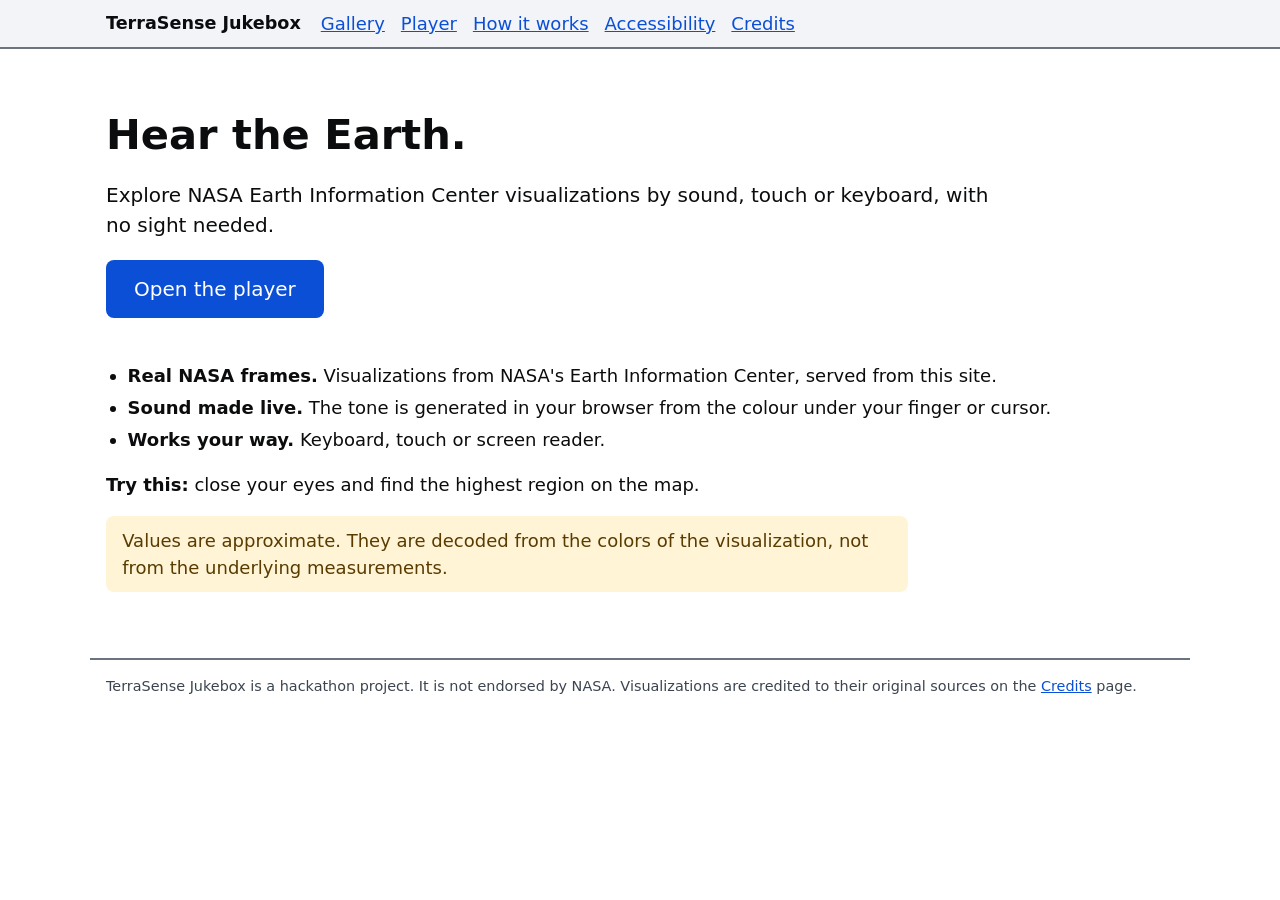
==== index.html @ b68c19d8 "Skeleton, frame data, gallery and validated legend decoder - Six pages with shared navigation, skip " ====
<!doctype html>
<html lang="en">
<head>
  <meta charset="utf-8">
  <meta name="viewport" content="width=device-width, initial-scale=1">
  <title>TerraSense Jukebox</title>
  <meta name="description" content="Explore NASA Earth Information Center visualizations by sound, touch or keyboard.">
  <link rel="stylesheet" href="css/styles.css">
</head>
<body>
  <a class="skip-link" href="#main">Skip to content</a>
  <header class="site-header">
    <nav aria-label="Main">
      <a class="brand" href="index.html" aria-current="page">TerraSense Jukebox</a>
      <ul>
        <li><a href="gallery.html">Gallery</a></li>
        <li><a href="player.html">Player</a></li>
        <li><a href="how-it-works.html">How it works</a></li>
        <li><a href="accessibility.html">Accessibility</a></li>
        <li><a href="credits.html">Credits</a></li>
      </ul>
    </nav>
  </header>

  <main id="main">
    <section class="hero">
      <h1>Hear the Earth.</h1>
      <p class="sub">Explore NASA Earth Information Center visualizations by sound, touch or keyboard, with no sight needed.</p>
      <p><a class="big-button" href="player.html?frame=sst">Open the player</a></p>
    </section>

    <ul class="points">
      <li><strong>Real NASA frames.</strong> Visualizations from NASA's Earth Information Center, served from this site.</li>
      <li><strong>Sound made live.</strong> The tone is generated in your browser from the colour under your finger or cursor.</li>
      <li><strong>Works your way.</strong> Keyboard, touch or screen reader.</li>
    </ul>

    <p><strong>Try this:</strong> close your eyes and find the highest region on the map.</p>

    <p class="note">Values are approximate. They are decoded from the colors of the visualization, not from the underlying measurements.</p>
  </main>

  <footer class="site-footer">
    TerraSense Jukebox is a hackathon project. It is not endorsed by NASA. Visualizations are credited to their original sources on the <a href="credits.html">Credits</a> page.
  </footer>
</body>
</html>
---- css/styles.css ----
/* base.css: shared styles. High contrast by default, light and dark themes. */

:root {
  --bg: #ffffff;
  --surface: #f2f4f7;
  --text: #0b0c0e;
  --muted: #3d4450;
  --border: #6b7280;
  --accent: #0b4fd6;
  --accent-text: #ffffff;
  --focus: #c2410c;
  --warn-bg: #fff4d6;
  --warn-text: #5a3b00;
  --bad: #b3261e;
  --good: #0f6b2f;
  --radius: 8px;
  color-scheme: light;
}

@media (prefers-color-scheme: dark) {
  :root:not([data-theme="light"]) {
    --bg: #0b0c0e;
    --surface: #1a1d23;
    --text: #f5f6f8;
    --muted: #c3c8d1;
    --border: #8b93a1;
    --accent: #7aa7ff;
    --accent-text: #0b0c0e;
    --focus: #ffb347;
    --warn-bg: #3a2c05;
    --warn-text: #ffe39a;
    --bad: #ff8a80;
    --good: #7ee2a0;
    color-scheme: dark;
  }
}

:root[data-theme="dark"] {
  --bg: #0b0c0e;
  --surface: #1a1d23;
  --text: #f5f6f8;
  --muted: #c3c8d1;
  --border: #8b93a1;
  --accent: #7aa7ff;
  --accent-text: #0b0c0e;
  --focus: #ffb347;
  --warn-bg: #3a2c05;
  --warn-text: #ffe39a;
  --bad: #ff8a80;
  --good: #7ee2a0;
  color-scheme: dark;
}

* { box-sizing: border-box; }

body {
  margin: 0;
  background: var(--bg);
  color: var(--text);
  font: 18px/1.5 system-ui, -apple-system, "Segoe UI", Roboto, sans-serif;
}

main { max-width: 1100px; margin: 0 auto; padding: 16px; }

h1 { font-size: 1.8rem; line-height: 1.2; margin: 0.5em 0 0.3em; }
h2 { font-size: 1.3rem; margin: 1.6em 0 0.4em; }
p { max-width: 70ch; }
a { color: var(--accent); }

:focus-visible { outline: 3px solid var(--focus); outline-offset: 2px; }

.skip-link { position: absolute; left: -9999px; }
.skip-link:focus { left: 16px; top: 16px; background: var(--bg); padding: 8px; z-index: 10; }

button, select, input {
  font: inherit;
  color: inherit;
}

button {
  background: var(--accent);
  color: var(--accent-text);
  border: 2px solid var(--accent);
  border-radius: var(--radius);
  padding: 0.45em 1em;
  cursor: pointer;
}
button.secondary { background: transparent; color: var(--text); border-color: var(--border); }

select, input {
  background: var(--bg);
  border: 2px solid var(--border);
  border-radius: var(--radius);
  padding: 0.3em 0.5em;
}

.note {
  background: var(--warn-bg);
  color: var(--warn-text);
  border-radius: var(--radius);
  padding: 0.6em 0.9em;
  max-width: 70ch;
}

.muted { color: var(--muted); }

.swatch {
  display: inline-block;
  width: 1.4em;
  height: 1.4em;
  border: 1px solid var(--border);
  border-radius: 4px;
  vertical-align: middle;
}

table { border-collapse: collapse; width: 100%; font-size: 0.9rem; }
th, td { border: 1px solid var(--border); padding: 0.3em 0.45em; text-align: left; vertical-align: middle; }
th { background: var(--surface); }
.table-wrap { overflow-x: auto; }

.flag-bad { color: var(--bad); font-weight: 600; }
.flag-good { color: var(--good); font-weight: 600; }
/* check.css: decoder check page */

.explore { display: grid; grid-template-columns: minmax(0, 3fr) minmax(220px, 1fr); gap: 16px; align-items: start; }
@media (max-width: 760px) { .explore { grid-template-columns: 1fr; } }

.frame-wrap {
  position: relative;
  border: 2px solid var(--border);
  border-radius: var(--radius);
  overflow: hidden;
  touch-action: none;   /* no page scrolling while dragging on the frame */
  cursor: crosshair;
  background: #000;
}
.frame-wrap img { display: block; width: 100%; height: auto; user-select: none; -webkit-user-drag: none; }

.cursor {
  position: absolute;
  width: 18px; height: 18px;
  margin: -9px 0 0 -9px;
  border: 2px solid #fff;
  border-radius: 50%;
  box-shadow: 0 0 0 2px #000;
  pointer-events: none;
}

.readout-panel { background: var(--surface); border-radius: var(--radius); padding: 12px; }
#readout { font-size: 1.15rem; font-weight: 600; min-height: 3em; }
.readout-detail { display: grid; grid-template-columns: auto 1fr; gap: 2px 10px; font-size: 0.9rem; margin: 8px 0; }
.readout-detail dt { color: var(--muted); }
.readout-detail dd { margin: 0; }
#zoom { width: 168px; height: 168px; image-rendering: pixelated; border: 1px solid var(--border); }

.legend-strip { width: 100%; height: 44px; display: block; border-radius: 4px; }
.colorbars { display: flex; flex-wrap: wrap; gap: 8px; margin-top: 8px; }
.colorbars img { max-width: 100%; height: auto; background: #444; border-radius: 4px; }

.zoom-cell { width: 63px; height: 63px; image-rendering: pixelated; display: block; }
.check-eye { width: 7em; }
.export { width: 100%; font: 0.85rem/1.4 ui-monospace, Menlo, monospace; }

/* ------------------------------------------------------------------ */
/* Site header, navigation, footer                                     */
/* ------------------------------------------------------------------ */

.sr-only {
  position: absolute; width: 1px; height: 1px; padding: 0; margin: -1px;
  overflow: hidden; clip: rect(0 0 0 0); white-space: nowrap; border: 0;
}

.site-header { border-bottom: 2px solid var(--border); background: var(--surface); }
.site-header nav {
  max-width: 1100px; margin: 0 auto; padding: 10px 16px;
  display: flex; flex-wrap: wrap; align-items: center; gap: 8px 20px;
}
.site-header .brand { font-weight: 700; color: var(--text); text-decoration: none; font-size: 1.1rem; }
.site-header ul { list-style: none; margin: 0; padding: 0; display: flex; flex-wrap: wrap; gap: 4px 16px; }
.site-header a[aria-current="page"] { font-weight: 700; text-decoration-thickness: 3px; }

.site-footer {
  max-width: 1100px; margin: 32px auto 0; padding: 16px;
  border-top: 2px solid var(--border); font-size: 0.9rem; color: var(--muted);
}

.error {
  border: 2px solid var(--bad); color: var(--bad); border-radius: var(--radius);
  padding: 0.6em 0.9em; max-width: 70ch;
}

/* Home */
.hero { padding: 24px 0 8px; }
.hero h1 { font-size: 2.6rem; }
.hero .sub { font-size: 1.25rem; }
.big-button { font-size: 1.25rem; padding: 0.7em 1.4em; display: inline-block; text-decoration: none; }
a.big-button { background: var(--accent); color: var(--accent-text); border-radius: var(--radius); }
.points { padding-left: 1.2em; }
.points li { margin: 0.3em 0; }

/* Gallery cards */
.cards { list-style: none; padding: 0; margin: 0; display: grid; gap: 16px; grid-template-columns: repeat(auto-fill, minmax(260px, 1fr)); }
.card { border: 2px solid var(--border); border-radius: var(--radius); overflow: hidden; background: var(--surface); display: flex; flex-direction: column; }
.card img { width: 100%; height: auto; aspect-ratio: 2 / 1; object-fit: cover; display: block; background: #000; }
.card .card-body { padding: 12px; display: flex; flex-direction: column; gap: 4px; flex: 1; }
.card h2 { margin: 0; font-size: 1.15rem; }
.card h2 a { color: var(--text); }
.card h2 a::after { content: ""; position: absolute; inset: 0; } /* whole card clickable */
.card { position: relative; }
.card:focus-within { outline: 3px solid var(--focus); outline-offset: 2px; }
.card dl { display: grid; grid-template-columns: auto 1fr; gap: 0 8px; margin: 4px 0; font-size: 0.9rem; }
.card dt { color: var(--muted); }
.card dd { margin: 0; }
.card .listen { font-style: italic; margin: 4px 0 0; }

/* Credits */
.credit-list { list-style: none; padding: 0; }
.credit-list li { border-left: 4px solid var(--border); padding: 4px 12px; margin: 12px 0; }
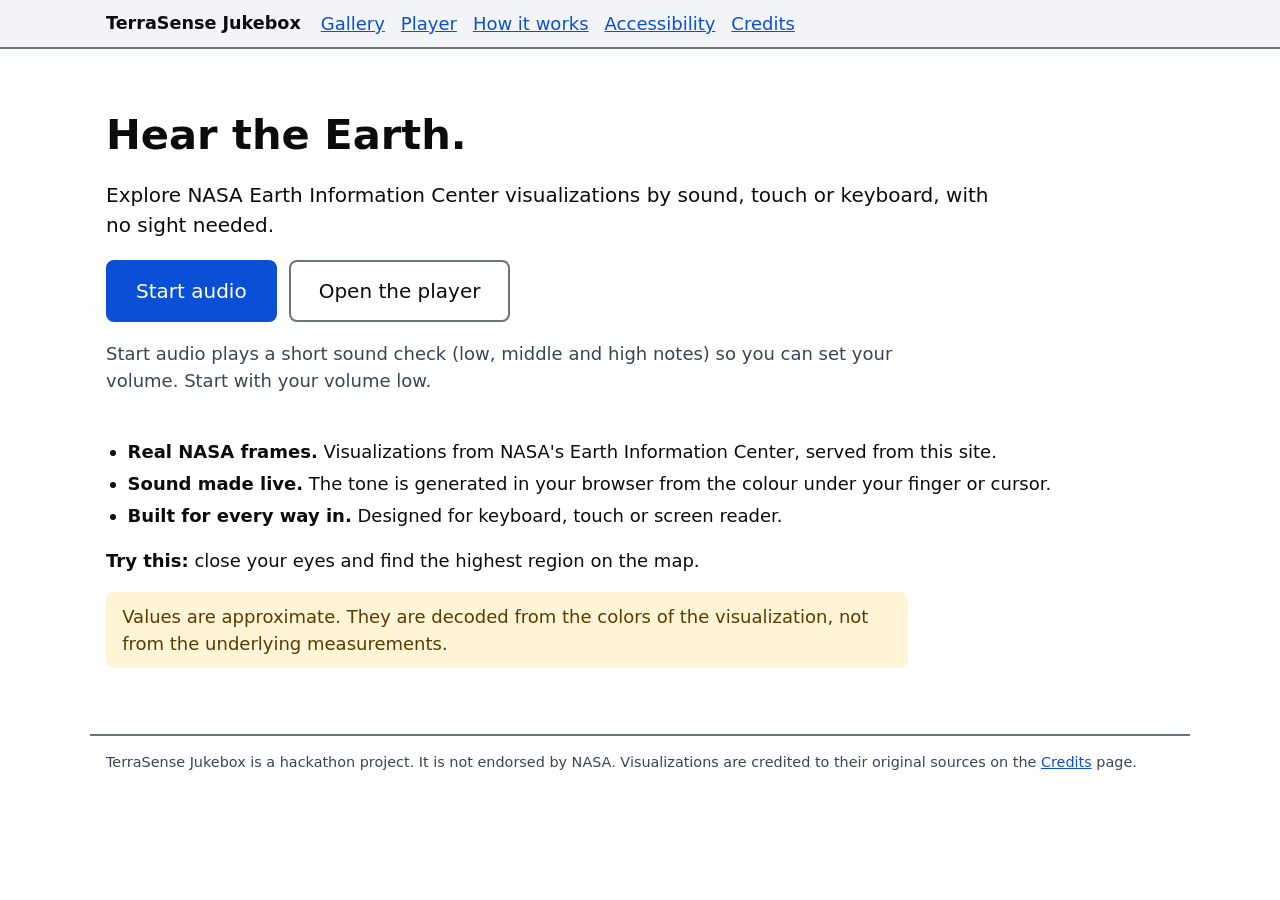
==== commit df27766f: "Player with live sound, narration, scan, legends and tests - js/settings.js, js/audio.js: one Web Au" ====
--- a/index.html
+++ b/index.html
@@ -26,13 +26,17 @@
     <section class="hero">
       <h1>Hear the Earth.</h1>
       <p class="sub">Explore NASA Earth Information Center visualizations by sound, touch or keyboard, with no sight needed.</p>
-      <p><a class="big-button" href="player.html?frame=sst">Open the player</a></p>
+      <div class="hero-actions">
+        <button id="start-btn" type="button" class="big-button">Start audio</button>
+        <a class="big-button secondary-link" href="player.html?frame=sst">Open the player</a>
+      </div>
+      <p id="audio-msg" role="status" class="muted">Start audio plays a short sound check (low, middle and high notes) so you can set your volume. Start with your volume low.</p>
     </section>
 
     <ul class="points">
       <li><strong>Real NASA frames.</strong> Visualizations from NASA's Earth Information Center, served from this site.</li>
       <li><strong>Sound made live.</strong> The tone is generated in your browser from the colour under your finger or cursor.</li>
-      <li><strong>Works your way.</strong> Keyboard, touch or screen reader.</li>
+      <li><strong>Built for every way in.</strong> Designed for keyboard, touch or screen reader.</li>
     </ul>
 
     <p><strong>Try this:</strong> close your eyes and find the highest region on the map.</p>
@@ -43,5 +47,6 @@
   <footer class="site-footer">
     TerraSense Jukebox is a hackathon project. It is not endorsed by NASA. Visualizations are credited to their original sources on the <a href="credits.html">Credits</a> page.
   </footer>
+  <script type="module" src="js/home.js"></script>
 </body>
 </html>
--- a/css/styles.css
+++ b/css/styles.css
@@ -216,3 +216,73 @@
 /* Credits */
 .credit-list { list-style: none; padding: 0; }
 .credit-list li { border-left: 4px solid var(--border); padding: 4px 12px; margin: 12px 0; }
+
+/* ------------------------------------------------------------------ */
+/* Player                                                              */
+/* ------------------------------------------------------------------ */
+
+.small { font-size: 0.85rem; }
+
+.player-bar {
+  position: sticky; top: 0; z-index: 5;
+  display: flex; flex-wrap: wrap; align-items: center; justify-content: space-between; gap: 8px 16px;
+  background: var(--bg); border-bottom: 2px solid var(--border);
+  padding: 8px 0; margin-bottom: 12px;
+}
+.player-title h1 { margin: 0; font-size: 1.5rem; }
+.player-title p { margin: 0; }
+.player-bar-actions { display: flex; flex-wrap: wrap; align-items: center; gap: 8px 14px; }
+#mute-btn[aria-pressed="true"] { background: var(--bad); border-color: var(--bad); color: var(--bg); }
+
+.player-grid {
+  display: grid; gap: 16px 24px;
+  grid-template-columns: minmax(0, 3fr) minmax(280px, 2fr);
+  grid-template-areas:
+    "frame info"
+    "legend controls"
+    "sound controls";
+  align-items: start;
+}
+.area-frame { grid-area: frame; }
+.area-info { grid-area: info; }
+.area-controls { grid-area: controls; }
+.area-legend { grid-area: legend; }
+.area-sound { grid-area: sound; }
+@media (max-width: 800px) {
+  /* Phone: one column, frame first so the thumb can drag on it */
+  .player-grid { grid-template-columns: 1fr; grid-template-areas: "frame" "info" "controls" "legend" "sound"; }
+}
+.player-grid h2 { margin-top: 0; }
+
+.frame-wrap canvas { display: block; width: 100%; height: auto; user-select: none; -webkit-user-select: none; }
+.frame-wrap:focus-visible { outline: 4px solid var(--focus); outline-offset: 3px; }
+
+.info-panel, .controls { background: var(--surface); border-radius: var(--radius); padding: 12px 14px; }
+.narration { font-size: 1.15rem; font-weight: 600; min-height: 3.2em; margin: 0 0 8px; }
+.info-list { display: grid; grid-template-columns: auto 1fr; gap: 2px 12px; margin: 0 0 8px; }
+.info-list dt { color: var(--muted); }
+.info-list dd { margin: 0; }
+.explain { margin-top: 10px; border-left: 4px solid var(--accent); padding: 4px 0 4px 10px; }
+.explain ol { margin: 0; padding-left: 1.3em; }
+.explain li { margin: 0.35em 0; }
+
+.controls label.check { display: flex; gap: 8px; align-items: center; margin: 8px 0; }
+.controls input[type="checkbox"] { width: 1.2em; height: 1.2em; }
+.control-row { display: flex; flex-wrap: wrap; align-items: center; gap: 8px 10px; margin: 8px 0; }
+.control-row input[type="range"] { flex: 1; min-width: 120px; accent-color: var(--accent); }
+#scan-btn[aria-pressed="true"] { background: var(--focus); border-color: var(--focus); color: var(--bg); }
+
+.legend-ends { font-size: 0.9rem; color: var(--muted); margin: 4px 0 8px; }
+.ref-buttons { display: flex; flex-wrap: wrap; gap: 8px; }
+
+dialog {
+  background: var(--bg); color: var(--text);
+  border: 2px solid var(--border); border-radius: var(--radius);
+  max-width: min(560px, calc(100vw - 32px)); padding: 16px 20px;
+}
+dialog::backdrop { background: rgb(0 0 0 / 0.6); }
+dialog form { margin-top: 12px; }
+
+.hero-actions { display: flex; flex-wrap: wrap; gap: 12px; margin: 16px 0 8px; }
+a.big-button.secondary-link { background: transparent; color: var(--text); border: 2px solid var(--border); }
+button.big-button { border-radius: var(--radius); }
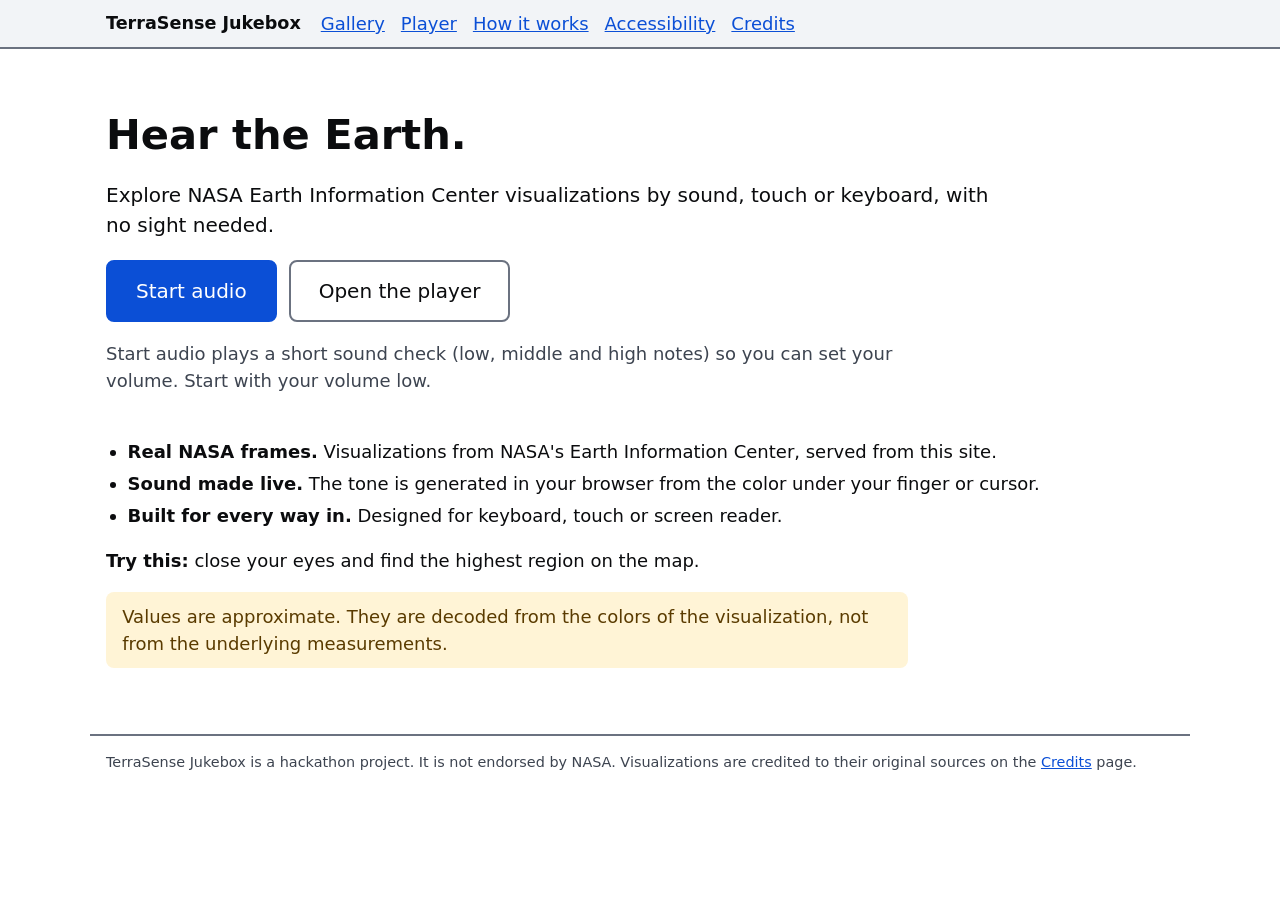
==== commit 02605b49: "Sound cues, display settings, demo mode, accuracy table, wording - Sound cues: scan start/end chimes" ====
--- a/index.html
+++ b/index.html
@@ -6,6 +6,7 @@
   <title>TerraSense Jukebox</title>
   <meta name="description" content="Explore NASA Earth Information Center visualizations by sound, touch or keyboard.">
   <link rel="stylesheet" href="css/styles.css">
+  <script src="js/display.js"></script>
 </head>
 <body>
   <a class="skip-link" href="#main">Skip to content</a>
@@ -35,7 +36,7 @@
 
     <ul class="points">
       <li><strong>Real NASA frames.</strong> Visualizations from NASA's Earth Information Center, served from this site.</li>
-      <li><strong>Sound made live.</strong> The tone is generated in your browser from the colour under your finger or cursor.</li>
+      <li><strong>Sound made live.</strong> The tone is generated in your browser from the color under your finger or cursor.</li>
       <li><strong>Built for every way in.</strong> Designed for keyboard, touch or screen reader.</li>
     </ul>
 
--- a/css/styles.css
+++ b/css/styles.css
@@ -286,3 +286,88 @@
 .hero-actions { display: flex; flex-wrap: wrap; gap: 12px; margin: 16px 0 8px; }
 a.big-button.secondary-link { background: transparent; color: var(--text); border: 2px solid var(--border); }
 button.big-button { border-radius: var(--radius); }
+
+/* Find and compare: right column holds info, find, controls; the legends
+   block spans the left column below the map. DOM order (and so Tab order)
+   stays frame, info, find, controls, legends. */
+.player-grid {
+  grid-template-areas:
+    "frame info"
+    "lower find"
+    "lower controls";
+}
+.area-lower { grid-area: lower; align-self: start; }
+.area-lower section + section { margin-top: 24px; }
+@media (max-width: 800px) {
+  .player-grid { grid-template-areas: "frame" "info" "find" "controls" "lower"; }
+}
+.area-find { grid-area: find; }
+.area-find h3 { font-size: 1.05rem; margin: 14px 0 4px; }
+.button-row { display: flex; flex-wrap: wrap; gap: 8px; margin: 8px 0; }
+.summary-box { border-left: 4px solid var(--accent); padding: 2px 0 2px 10px; margin: 8px 0; }
+.summary-box h3 { margin-top: 4px; }
+.compare-result { font-weight: 600; min-height: 1.5em; }
+.info-panel .label { margin: 0; text-transform: uppercase; letter-spacing: 0.04em; }
+.mark-pin {
+  position: absolute; width: 22px; height: 22px; margin: -11px 0 0 -11px;
+  border-radius: 50%; background: #fff; color: #000; border: 2px solid #000;
+  font: 700 13px/18px system-ui, sans-serif; text-align: center; pointer-events: none;
+}
+
+/* Start here: first section after the title (voice, tour, summary, frame).
+   Full width on a laptop, first on a phone, so DOM order = reading order. */
+.player-grid {
+  grid-template-areas:
+    "start start"
+    "frame info"
+    "lower find"
+    "lower controls";
+}
+@media (max-width: 800px) {
+  .player-grid { grid-template-areas: "start" "frame" "info" "find" "controls" "lower"; }
+}
+.area-start { grid-area: start; }
+.area-start #intro { max-width: 75ch; }
+.voice-mode { border: 2px solid var(--border); border-radius: var(--radius); padding: 4px 12px 6px; margin: 8px 0; }
+.voice-mode legend { font-weight: 700; padding: 0 4px; }
+.voice-mode label.check { margin: 6px 0; }
+.voice-mode input[type="radio"] { width: 1.2em; height: 1.2em; }
+#alert:empty { display: none; }
+
+/* ------------------------------------------------------------------ */
+/* Display settings (js/display.js puts these classes on <html>)       */
+/* ------------------------------------------------------------------ */
+
+/* High contrast: pure black and white, yellow links and buttons, cyan focus. */
+:root.hc {
+  --bg: #000000;
+  --surface: #000000;
+  --text: #ffffff;
+  --muted: #ffffff;
+  --border: #ffffff;
+  --accent: #ffff00;
+  --accent-text: #000000;
+  --focus: #00ffff;
+  --warn-bg: #000000;
+  --warn-text: #ffff00;
+  --bad: #ff8080;
+  --good: #80ff80;
+  color-scheme: dark;
+}
+:root.hc .controls, :root.hc .info-panel, :root.hc .note, :root.hc .card { border: 2px solid var(--border); }
+:root.hc a { text-decoration-thickness: 2px; }
+:root.hc :focus-visible { outline-width: 4px; }
+
+/* Large text: everything about a quarter bigger (rem sizes follow the root). */
+:root.large-text { font-size: 125%; }
+:root.large-text body { font-size: 22.5px; }
+
+/* Reduced motion: no transitions or animations (the system setting counts too). */
+:root.reduce-motion *, :root.reduce-motion *::before, :root.reduce-motion *::after {
+  transition: none !important; animation: none !important; scroll-behavior: auto !important;
+}
+@media (prefers-reduced-motion: reduce) {
+  *, *::before, *::after { transition: none !important; animation: none !important; scroll-behavior: auto !important; }
+}
+.display-settings label.check { display: flex; gap: 8px; align-items: center; margin: 8px 0; }
+.display-settings input[type="checkbox"] { width: 1.2em; height: 1.2em; }
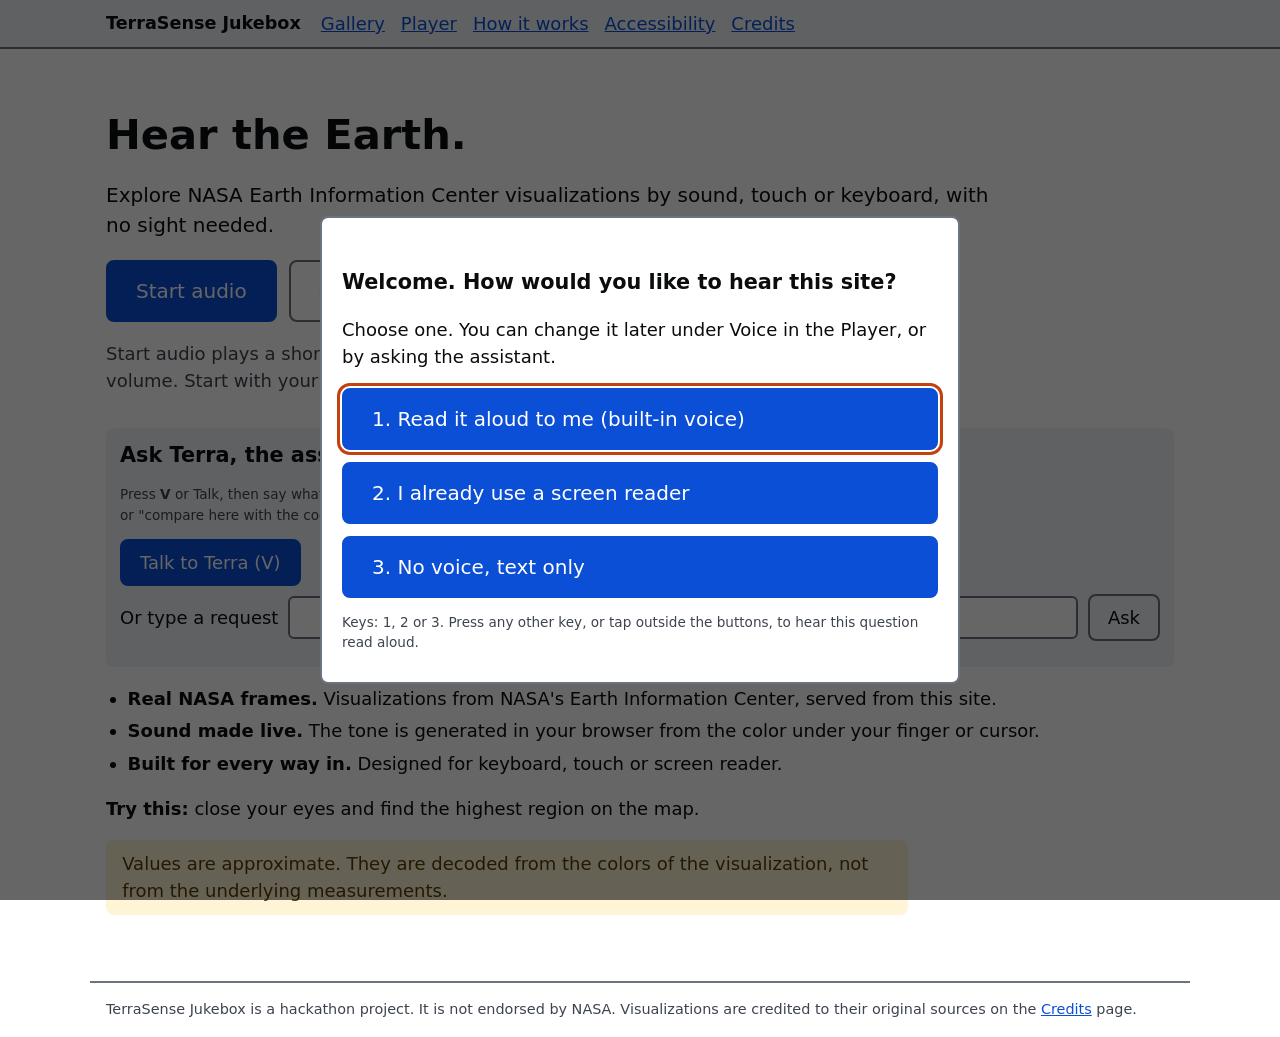
==== commit b1a1833a: "Terra voice assistant, first-visit voice question, countries in Where am I - Where am I names the ne" ====
--- a/index.html
+++ b/index.html
@@ -49,5 +49,6 @@
     TerraSense Jukebox is a hackathon project. It is not endorsed by NASA. Visualizations are credited to their original sources on the <a href="credits.html">Credits</a> page.
   </footer>
   <script type="module" src="js/home.js"></script>
+  <script type="module" src="js/site.js"></script>
 </body>
 </html>
--- a/css/styles.css
+++ b/css/styles.css
@@ -371,3 +371,19 @@
 }
 .display-settings label.check { display: flex; gap: 8px; align-items: center; margin: 8px 0; }
 .display-settings input[type="checkbox"] { width: 1.2em; height: 1.2em; }
+
+/* Terra, the assistant */
+.assistant { margin: 8px 0 12px; }
+.assistant h2, .assistant h3 { margin: 0 0 4px; }
+.assistant form input[type="text"] { flex: 1; min-width: 12em; font: inherit; padding: 6px 8px; border: 2px solid var(--border); border-radius: 6px; background: var(--bg); color: var(--text); }
+#talk-btn[aria-pressed="true"] { background: var(--bad); border-color: var(--bad); color: var(--bg); }
+.assistant-log { list-style: none; padding: 0; margin: 6px 0 0; max-height: 16em; overflow-y: auto; }
+.assistant-log:empty { display: none; }
+.assistant-log li { padding: 4px 8px; margin: 3px 0; border-radius: 6px; background: var(--bg); }
+.assistant-log li.you { border-left: 4px solid var(--border); }
+.assistant-log li.terra { border-left: 4px solid var(--accent); }
+
+/* First-visit question: three big stacked buttons, easy to find by touch */
+.welcome-dialog { max-width: min(640px, calc(100vw - 32px)); }
+.welcome-choices { display: flex; flex-direction: column; gap: 12px; margin: 12px 0; }
+.welcome-choices .big-button { width: 100%; text-align: left; }
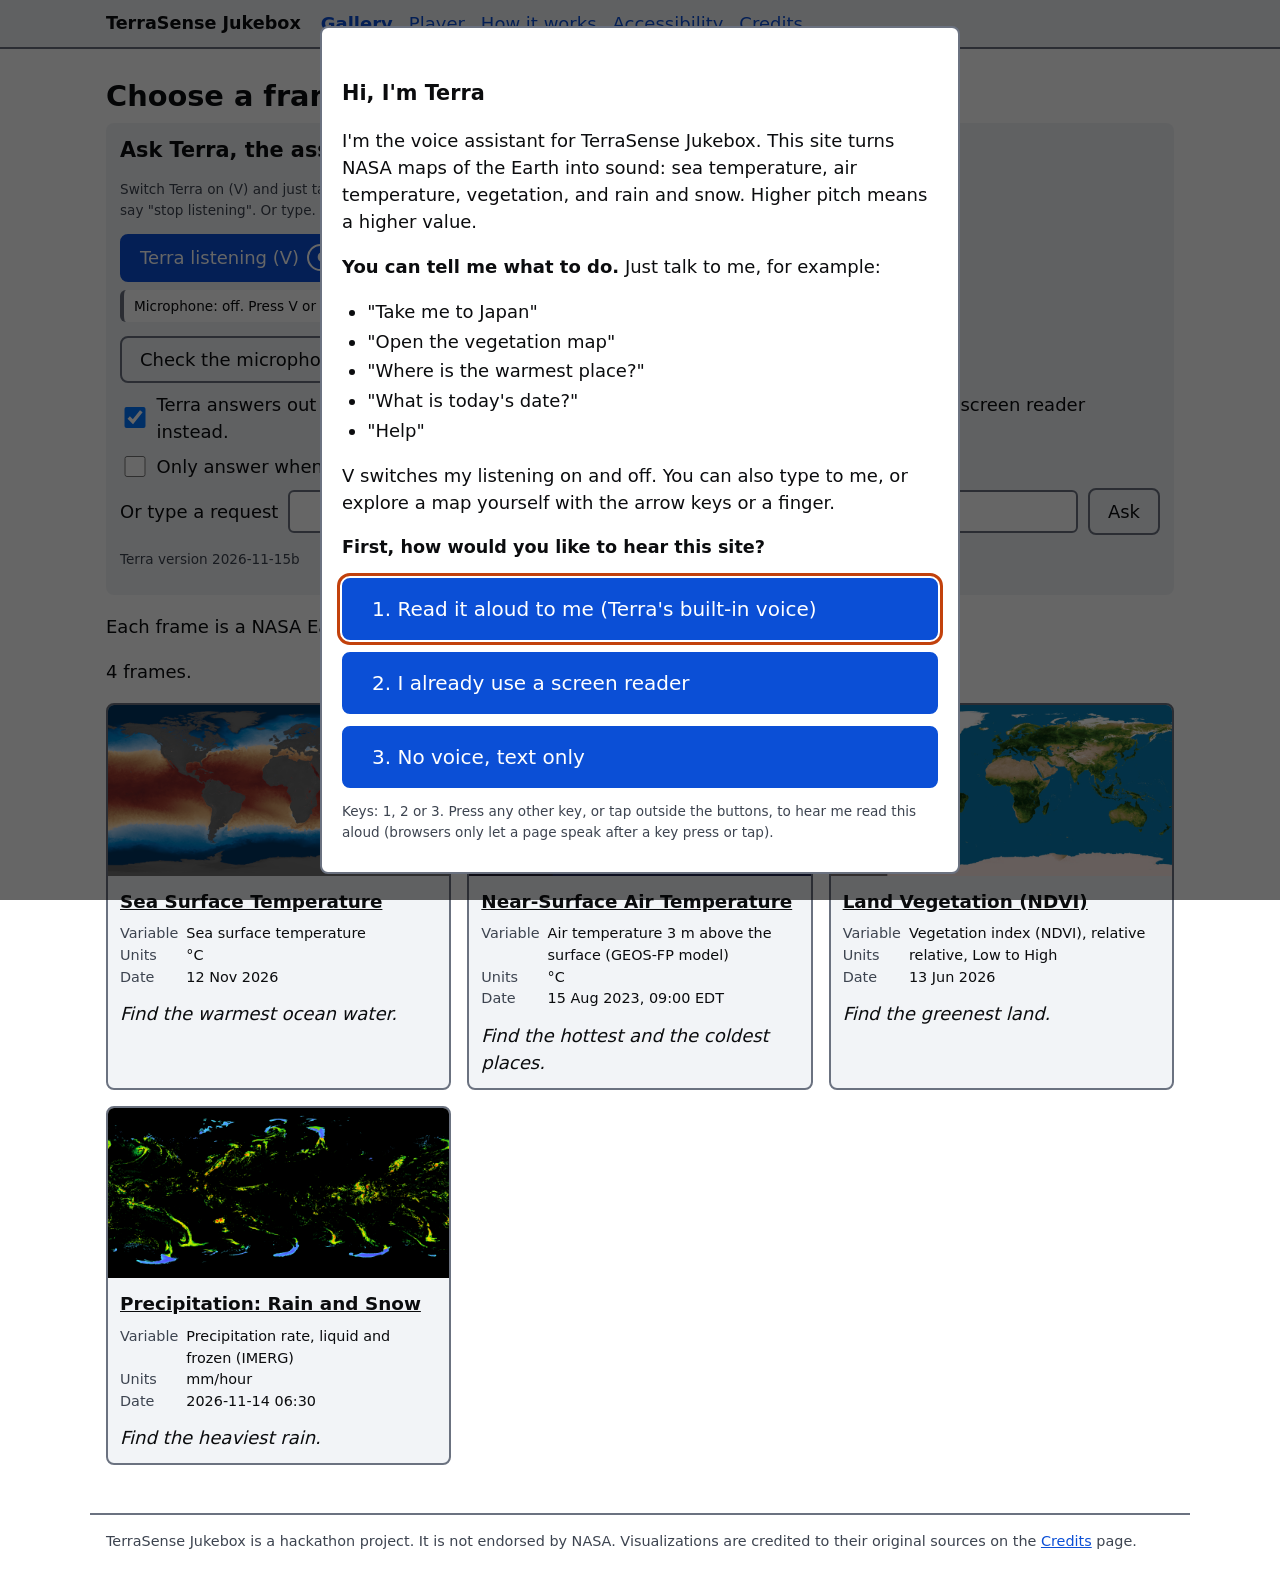
==== commit d6cea531: "Start at the Gallery with Terra's greeting; make Terra's listening visible - index.html forwards lin" ====
--- a/index.html
+++ b/index.html
@@ -7,6 +7,16 @@
   <meta name="description" content="Explore NASA Earth Information Center visualizations by sound, touch or keyboard.">
   <link rel="stylesheet" href="css/styles.css">
   <script src="js/display.js"></script>
+  <script>
+    // Opened from a link, a bookmark or the address bar (not from another page of this site):
+    // start at the Gallery, where Terra introduces itself and asks which map to explore.
+    (function () {
+      try {
+        var from = document.referrer ? new URL(document.referrer).origin : '';
+        if (from !== location.origin && !/[?&]home\b/.test(location.search)) location.replace('gallery.html' + location.search);
+      } catch (e) { /* stay on Home */ }
+    })();
+  </script>
 </head>
 <body>
   <a class="skip-link" href="#main">Skip to content</a>
--- a/css/styles.css
+++ b/css/styles.css
@@ -307,7 +307,7 @@
 .summary-box { border-left: 4px solid var(--accent); padding: 2px 0 2px 10px; margin: 8px 0; }
 .summary-box h3 { margin-top: 4px; }
 .compare-result { font-weight: 600; min-height: 1.5em; }
-.info-panel .label { margin: 0; text-transform: uppercase; letter-spacing: 0.04em; }
+.info-panel .label { margin: 0; font-weight: 600; } /* no text-transform: some screen readers spell out capitals */
 .mark-pin {
   position: absolute; width: 22px; height: 22px; margin: -11px 0 0 -11px;
   border-radius: 50%; background: #fff; color: #000; border: 2px solid #000;
@@ -376,7 +376,10 @@
 .assistant { margin: 8px 0 12px; }
 .assistant h2, .assistant h3 { margin: 0 0 4px; }
 .assistant form input[type="text"] { flex: 1; min-width: 12em; font: inherit; padding: 6px 8px; border: 2px solid var(--border); border-radius: 6px; background: var(--bg); color: var(--text); }
-#talk-btn[aria-pressed="true"] { background: var(--bad); border-color: var(--bad); color: var(--bg); }
+.mic-status { margin: 8px 0; padding: 6px 10px; border-radius: 6px; border-left: 4px solid var(--border); background: var(--bg); }
+.mic-status[data-kind="on"], .mic-status[data-kind="ok"] { border-left-color: #3fb950; }
+.mic-status[data-kind="warn"], .mic-status[data-kind="quiet"] { border-left-color: #d29922; }
+.mic-status[data-kind="error"] { border-left-color: #f85149; font-weight: 600; }
 .assistant-log { list-style: none; padding: 0; margin: 6px 0 0; max-height: 16em; overflow-y: auto; }
 .assistant-log:empty { display: none; }
 .assistant-log li { padding: 4px 8px; margin: 3px 0; border-radius: 6px; background: var(--bg); }
@@ -384,6 +387,15 @@
 .assistant-log li.terra { border-left: 4px solid var(--accent); }
 
 /* First-visit question: three big stacked buttons, easy to find by touch */
-.welcome-dialog { max-width: min(640px, calc(100vw - 32px)); }
+.welcome-dialog { max-width: min(640px, calc(100vw - 32px)); max-height: calc(100vh - 32px); overflow-y: auto; }
+.welcome-examples { margin: 0.3em 0 0.8em; padding-left: 1.4em; }
+.welcome-examples li { margin: 0.15em 0; }
+.welcome-question { font-size: 1.1rem; margin-top: 1em; }
 .welcome-choices { display: flex; flex-direction: column; gap: 12px; margin: 12px 0; }
 .welcome-choices .big-button { width: 100%; text-align: left; }
+
+/* Terra on / off switch: the pill shows the state; aria-pressed tells screen readers */
+.terra-toggle { display: inline-flex; align-items: center; gap: 8px; }
+.terra-state { font-size: 0.8em; font-weight: 700; padding: 1px 8px; border-radius: 999px; border: 2px solid currentColor; }
+.terra-toggle.on { background: var(--good); border-color: var(--good); color: var(--bg); }
+.terra-toggle.on .terra-state::before { content: "● "; }
